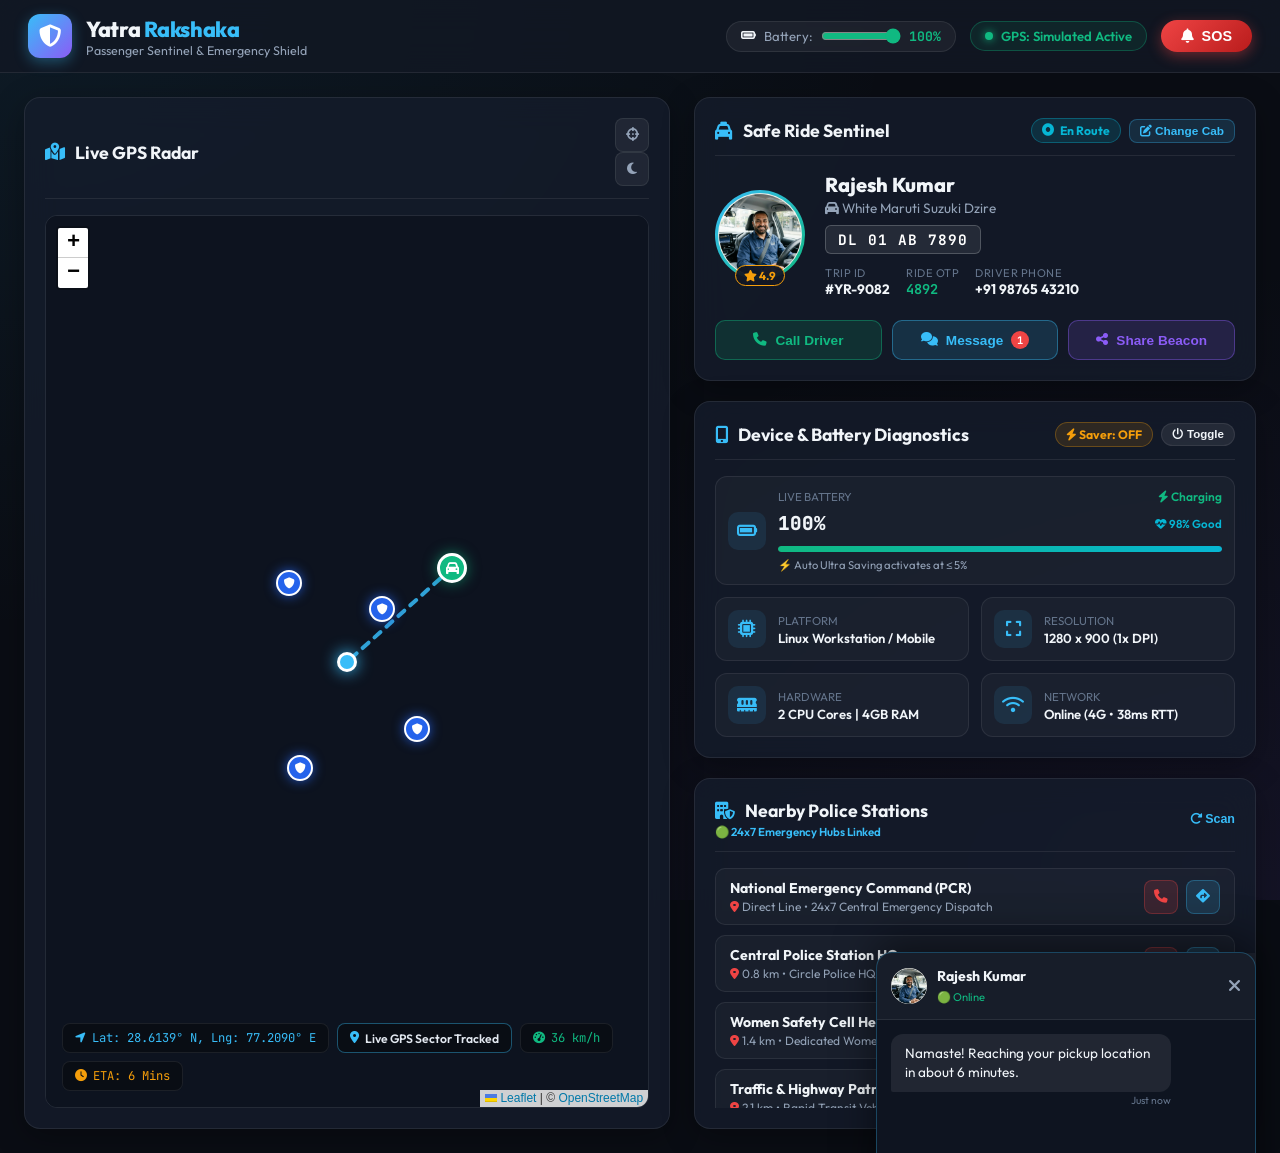
==== android/app/src/main/assets/www/index.html @ db0b39ae "feat: add Android PWA installation, native Android project wrapper, and GitHub Actions APK build wor" ====
<!DOCTYPE html>
<html lang="en">
<head>
    <meta charset="UTF-8">
    <meta name="viewport" content="width=device-width, initial-scale=1.0">
    <title>Yatra Rakshaka | Real-Time Cab Sentinel & Emergency SOS</title>
    
    <link rel="icon" href="data:image/svg+xml,<svg xmlns=%22http://www.w3.org/2000/svg%22 viewBox=%220 0 100 100%22><text y=%22.9em%22 font-size=%2290%22>🛡️</text></svg>">
    <link rel="preconnect" href="https://fonts.googleapis.com">
    <link rel="preconnect" href="https://fonts.gstatic.com" crossorigin>
    <link href="https://fonts.googleapis.com/css2?family=Outfit:wght@400;600;700;800&family=JetBrains+Mono:wght@500;700&display=swap" rel="stylesheet">
    <link rel="manifest" href="manifest.json">
    <meta name="theme-color" content="#0a0d14">
    <meta name="mobile-web-app-capable" content="yes">
    <meta name="apple-mobile-web-app-status-bar-style" content="black-translucent">
    <meta name="apple-mobile-web-app-title" content="Yatra Rakshaka">
    <link rel="apple-touch-icon" href="assets/icon-192.png">
    <link rel="stylesheet" href="https://cdnjs.cloudflare.com/ajax/libs/font-awesome/6.4.0/css/all.min.css">
    <link rel="stylesheet" href="assets/leaflet.css" onerror="this.onerror=null;this.href='leaflet.css';" />
    <link rel="stylesheet" href="style.css">
</head>
<body>

    <!-- Ultra Battery Saver Warning Bar -->
    <div id="ultra-saver-bar" class="ultra-saver-bar hidden">
        <i class="fa-solid fa-triangle-exclamation"></i>
        <span>CRITICAL BATTERY (&le; 5%): ULTRA POWER SAVER ACTIVE</span>
        <button id="disable-saver-btn" onclick="toggleUltraSaver(false)">Disable</button>
    </div>

    <!-- Main Navigation Header -->
    <header class="app-header">
        <div class="header-brand">
            <div class="logo-icon"><i class="fa-solid fa-shield-halved"></i></div>
            <div class="brand-text">
                <h1>Yatra <span>Rakshaka</span></h1>
                <p>Passenger Sentinel & Emergency Shield</p>
            </div>
        </div>

        <div class="header-controls">
            <!-- Battery Simulator -->
            <div class="battery-simulator-pill" title="Drag slider to test Auto 5% Saver">
                <i class="fa-solid fa-battery-half" id="header-battery-icon"></i>
                <span class="bat-label">Battery:</span>
                <input type="range" id="battery-slider" min="1" max="100" value="85">
                <span id="battery-sim-val" class="bat-val">85%</span>
            </div>

            <!-- GPS Status -->
            <div class="status-pill location-pill" id="gps-status-pill">
                <span class="pulse-dot"></span>
                <span id="gps-status-text">GPS: Live</span>
            </div>

            <!-- PWA Install Button -->
            <button class="install-pwa-btn hidden" id="pwa-install-btn" onclick="triggerPwaInstall()">
                <i class="fa-solid fa-download"></i> Install App
            </button>

            <!-- SOS Button -->
            <button class="sos-header-btn" onclick="openSosModal()">
                <i class="fa-solid fa-bell"></i> SOS
            </button>
        </div>
    </header>

    <!-- Main Container Grid -->
    <main class="main-container">
        
        <!-- Left Column: Map & Live Tracking -->
        <section class="card map-section">
            <div class="card-header">
                <h2><i class="fa-solid fa-map-location-dot"></i> Live GPS Radar</h2>
                <div class="card-actions">
                    <button class="icon-btn" onclick="recenterMap()" title="Center Map"><i class="fa-solid fa-crosshairs"></i></button>
                    <button class="icon-btn" onclick="toggleMapTheme()" id="map-theme-btn" title="Toggle Theme"><i class="fa-solid fa-moon"></i></button>
                </div>
            </div>
            
            <div class="map-wrapper dark-map" id="map-container-box">
                <div id="leaflet-map"></div>
                
                <div class="map-live-overlay">
                    <div class="geo-badge">
                        <i class="fa-solid fa-location-arrow"></i>
                        <span id="live-coords">Lat: 28.6139°, Lng: 77.2090°</span>
                    </div>
                    <div class="address-badge" id="live-address-badge">
                        <i class="fa-solid fa-location-dot"></i>
                        <span id="live-address-text">Connaught Place, New Delhi</span>
                    </div>
                    <div class="speed-badge">
                        <i class="fa-solid fa-gauge-high"></i>
                        <span id="live-speed">36 km/h</span>
                    </div>
                    <div class="eta-badge">
                        <i class="fa-solid fa-clock"></i>
                        <span id="live-eta">ETA: 6 Mins</span>
                    </div>
                </div>
            </div>
        </section>

        <!-- Right Column Grid -->
        <div class="right-column-grid">

            <!-- Cab Driver Sentinel Card -->
            <section class="card driver-card">
                <div class="card-header">
                    <h2><i class="fa-solid fa-taxi"></i> Safe Ride Sentinel</h2>
                    <div class="driver-card-header-actions">
                        <span class="badge ride-status-badge" id="ride-status-badge"><i class="fa-solid fa-circle-dot"></i> En Route</span>
                        <button class="sm-edit-btn" onclick="openCabModal()" title="Enter your actual cab details">
                            <i class="fa-solid fa-pen-to-square"></i> Change Cab
                        </button>
                    </div>
                </div>

                <div class="driver-profile-body">
                    <div class="driver-avatar-box">
                        <img src="assets/driver.png" onerror="this.onerror=null;this.src='driver.png';" alt="Driver Avatar" id="driver-img">
                        <div class="driver-rating">
                            <i class="fa-solid fa-star"></i> 4.9
                        </div>
                    </div>

                    <div class="driver-details">
                        <h3 id="driver-name">Rajesh Kumar</h3>
                        <p class="cab-model" id="cab-model"><i class="fa-solid fa-car"></i> White Maruti Suzuki Dzire</p>
                        <div class="plate-number" id="car-plate">DL 01 AB 7890</div>
                        
                        <div class="trip-meta-row">
                            <div class="meta-item">
                                <span class="meta-label">Trip ID</span>
                                <span class="meta-val" id="trip-id-val">#YR-9082</span>
                            </div>
                            <div class="meta-item">
                                <span class="meta-label">Ride OTP</span>
                                <span class="meta-val highlight-otp" id="ride-otp-val">4892</span>
                            </div>
                            <div class="meta-item">
                                <span class="meta-label">Driver Phone</span>
                                <span class="meta-val" id="driver-phone-val">+91 98765 43210</span>
                            </div>
                        </div>
                    </div>
                </div>

                <!-- Driver Actions -->
                <div class="driver-actions">
                    <button class="action-btn call-btn" onclick="openCallModal(activeCab.name, activeCab.phone, 'Cab Driver')">
                        <i class="fa-solid fa-phone"></i> Call Driver
                    </button>
                    <button class="action-btn chat-btn" onclick="openChatDrawer()">
                        <i class="fa-solid fa-comments"></i> Message
                        <span class="chat-badge-count" id="chat-unread-badge">1</span>
                    </button>
                    <button class="action-btn share-btn" onclick="openShareModal()">
                        <i class="fa-solid fa-share-nodes"></i> Share Beacon
                    </button>
                </div>
            </section>

            <!-- Phone Details & Auto 5% Battery Saver Section -->
            <section class="card phone-card">
                <div class="card-header">
                    <h2><i class="fa-solid fa-mobile-screen-button"></i> Device & Battery Diagnostics</h2>
                    <div class="header-badge-wrap">
                        <span class="badge saver-badge" id="battery-saver-badge">
                            <i class="fa-solid fa-bolt"></i> <span id="saver-status-text">Saver: OFF</span>
                        </span>
                        <button class="toggle-saver-btn" onclick="manualToggleSaver()">
                            <i class="fa-solid fa-power-off"></i> Toggle
                        </button>
                    </div>
                </div>

                <div class="phone-stats-grid">
                    <!-- Live Battery Meter -->
                    <div class="stat-box battery-stat-box">
                        <div class="stat-icon-wrap">
                            <i class="fa-solid fa-battery-three-quarters" id="phone-bat-icon"></i>
                        </div>
                        <div class="stat-info">
                            <div class="stat-val-row">
                                <span class="stat-title">Live Battery</span>
                                <span class="charging-text" id="phone-charging-status"><i class="fa-solid fa-plug"></i> Discharging</span>
                            </div>
                            <div class="stat-val-row" style="margin: 4px 0;">
                                <span class="stat-value" id="phone-bat-percent">85%</span>
                                <span class="battery-health-tag"><i class="fa-solid fa-heart-pulse"></i> 98% Good</span>
                            </div>
                            <div class="battery-bar-container">
                                <div class="battery-bar-fill" id="battery-bar-fill" style="width: 85%;"></div>
                            </div>
                            <small class="battery-subtext">⚡ Auto Ultra Saving activates at &le; 5%</small>
                        </div>
                    </div>

                    <!-- OS & Platform -->
                    <div class="stat-box">
                        <div class="stat-icon-wrap"><i class="fa-solid fa-microchip"></i></div>
                        <div class="stat-info">
                            <span class="stat-title">Platform</span>
                            <span class="stat-value-sm" id="phone-os-info">Detecting...</span>
                        </div>
                    </div>

                    <!-- Screen Resolution -->
                    <div class="stat-box">
                        <div class="stat-icon-wrap"><i class="fa-solid fa-expand"></i></div>
                        <div class="stat-info">
                            <span class="stat-title">Resolution</span>
                            <span class="stat-value-sm" id="phone-res-info">Detecting...</span>
                        </div>
                    </div>

                    <!-- Hardware -->
                    <div class="stat-box">
                        <div class="stat-icon-wrap"><i class="fa-solid fa-memory"></i></div>
                        <div class="stat-info">
                            <span class="stat-title">Hardware</span>
                            <span class="stat-value-sm" id="phone-hw-info">8 Cores | 8GB RAM</span>
                        </div>
                    </div>

                    <!-- Network -->
                    <div class="stat-box">
                        <div class="stat-icon-wrap"><i class="fa-solid fa-wifi"></i></div>
                        <div class="stat-info">
                            <span class="stat-title">Network</span>
                            <span class="stat-value-sm" id="phone-network-info">Online (4G LTE)</span>
                        </div>
                    </div>
                </div>
            </section>

            <!-- Police Station Contacts -->
            <section class="card police-card">
                <div class="card-header">
                    <div>
                        <h2><i class="fa-solid fa-building-shield"></i> Nearby Police Stations</h2>
                        <span id="police-scan-status" class="scan-status-text">🟢 24x7 Emergency Hubs Linked</span>
                    </div>
                    <button class="sm-text-btn" onclick="refreshPoliceStations()"><i class="fa-solid fa-rotate-right"></i> Scan</button>
                </div>

                <div class="police-list" id="police-station-list">
                    <!-- Populated immediately via JS -->
                </div>
            </section>

        </div>
    </main>

    <!-- CUSTOM CAB MODAL -->
    <div id="cab-modal" class="modal-overlay hidden">
        <div class="modal-card">
            <div class="modal-header-row">
                <h3><i class="fa-solid fa-taxi"></i> Safe Ride Details</h3>
                <button class="modal-close-btn" onclick="closeCabModal()"><i class="fa-solid fa-xmark"></i></button>
            </div>
            <p class="modal-subtext">Enter active cab or auto details for real-time safety monitoring.</p>

            <form id="cab-form" onsubmit="handleCabSubmit(event)">
                <div class="form-group">
                    <label>Vehicle Plate Number *</label>
                    <input type="text" id="input-plate" placeholder="e.g. DL 01 AB 7890" required>
                </div>

                <div class="form-row">
                    <div class="form-group">
                        <label>Driver Name *</label>
                        <input type="text" id="input-driver-name" placeholder="e.g. Rajesh Kumar" required>
                    </div>
                    <div class="form-group">
                        <label>Driver Phone</label>
                        <input type="tel" id="input-driver-phone" placeholder="e.g. +91 98765 43210">
                    </div>
                </div>

                <div class="form-row">
                    <div class="form-group">
                        <label>Vehicle Type</label>
                        <select id="input-cab-type">
                            <option value="White Maruti Suzuki Dzire">White Maruti Suzuki Dzire</option>
                            <option value="Auto-Rickshaw (Yellow-Green)">Auto-Rickshaw</option>
                            <option value="Hatchback (Swift / WagonR)">Hatchback (Swift / WagonR)</option>
                            <option value="Prime SUV (Innova / Ertiga)">Prime SUV (Innova)</option>
                            <option value="Bike Taxi">Bike Taxi</option>
                        </select>
                    </div>
                    <div class="form-group">
                        <label>Ride Status</label>
                        <select id="input-ride-status">
                            <option value="enroute">Ride In Progress</option>
                            <option value="waiting">Waiting for Driver</option>
                            <option value="completed">Completed Safely</option>
                        </select>
                    </div>
                </div>

                <div class="modal-actions-row">
                    <button type="button" class="cancel-btn" onclick="closeCabModal()">Cancel</button>
                    <button type="submit" class="save-cab-btn"><i class="fa-solid fa-check"></i> Save & Monitor</button>
                </div>
            </form>
        </div>
    </div>

    <!-- SHARE SAFETY BEACON MODAL -->
    <div id="share-modal" class="modal-overlay hidden">
        <div class="modal-card">
            <div class="modal-header-row">
                <h3><i class="fa-solid fa-share-nodes"></i> Broadcast Safety Beacon</h3>
                <button class="modal-close-btn" onclick="closeShareModal()"><i class="fa-solid fa-xmark"></i></button>
            </div>
            <p class="modal-subtext">Transmit live location, driver details & map link to trusted family or police.</p>

            <div class="beacon-preview-box" id="beacon-preview-box"></div>

            <div class="share-channel-buttons">
                <button class="share-channel-btn whatsapp-btn" onclick="shareOnWhatsApp()">
                    <i class="fa-brands fa-whatsapp"></i> Send via WhatsApp
                </button>
                <button class="share-channel-btn sms-btn" onclick="shareViaSms()">
                    <i class="fa-solid fa-message"></i> Send via SMS
                </button>
                <button class="share-channel-btn copy-btn" onclick="copyShareBeacon()">
                    <i class="fa-solid fa-copy"></i> Copy Text
                </button>
            </div>
        </div>
    </div>

    <!-- IN-APP MESSAGING CHAT DRAWER -->
    <div id="chat-drawer" class="chat-drawer">
        <div class="chat-header">
            <div class="chat-driver-info">
                <img src="assets/driver.png" onerror="this.onerror=null;this.src='driver.png';" alt="Driver" class="chat-avatar">
                <div>
                    <h4 id="chat-driver-name">Rajesh Kumar</h4>
                    <span class="online-status" id="chat-driver-status">🟢 Online</span>
                </div>
            </div>
            <button class="close-chat-btn" onclick="closeChatDrawer()"><i class="fa-solid fa-xmark"></i></button>
        </div>

        <div class="chat-messages-container" id="chat-messages">
            <div class="message incoming">
                <div class="message-bubble">Namaste! Reaching your pickup location in about 6 minutes.</div>
                <span class="message-time">Just now</span>
            </div>
        </div>

        <div class="typing-indicator hidden" id="typing-indicator">
            <span></span> Driver is typing...
        </div>

        <div class="quick-templates">
            <button class="template-btn" onclick="sendQuickMessage('Where are you right now?')">📍 Where are you?</button>
            <button class="template-btn" onclick="sendQuickMessage('I am waiting at the main gate.')">🚪 At the gate</button>
            <button class="template-btn danger-template" onclick="sendQuickMessage('⚠️ Please stop the cab immediately!')">⚠️ Stop Cab</button>
            <button class="template-btn danger-template" onclick="sendQuickMessage('🆘 I am feeling unsafe!')">🆘 Unsafe</button>
        </div>

        <div class="chat-input-bar">
            <input type="text" id="chat-input" placeholder="Type message to driver..." onkeypress="handleChatKeyPress(event)">
            <button class="send-message-btn" onclick="sendMessage()"><i class="fa-solid fa-paper-plane"></i></button>
        </div>
    </div>

    <!-- UNIFIED CALL SIMULATOR MODAL (Handles Cab Driver & Police Contacts) -->
    <div id="call-modal" class="modal-overlay hidden">
        <div class="modal-card call-card">
            <div class="call-avatar-wrap">
                <img src="assets/driver.png" onerror="this.onerror=null;this.src='driver.png';" alt="Contact Avatar" id="call-avatar-img">
                <div class="call-pulse-ring"></div>
            </div>
            <h3 id="call-status-title">Calling...</h3>
            <p class="call-number" id="call-dialog-number">+91 98765 43210</p>
            <p class="call-timer" id="call-timer-text">Ringing...</p>

            <div class="call-controls">
                <button class="call-control-btn mute-btn" id="call-mute-btn" onclick="toggleCallMute()"><i class="fa-solid fa-microphone-slash"></i></button>
                <button class="call-control-btn end-call-btn" onclick="closeCallModal()"><i class="fa-solid fa-phone-slash"></i></button>
                <button class="call-control-btn speaker-btn" id="call-speaker-btn" onclick="toggleCallSpeaker()"><i class="fa-solid fa-volume-high"></i></button>
            </div>
        </div>
    </div>

    <!-- EMERGENCY SOS TRIGGER MODAL -->
    <div id="sos-modal" class="modal-overlay hidden">
        <div class="modal-card sos-card">
            <div class="sos-siren-icon"><i class="fa-solid fa-triangle-exclamation"></i></div>
            <h2>EMERGENCY SOS ALERT</h2>
            <p>Distress beacon will broadcast your live location to Nearest Police Stations in:</p>
            
            <div class="sos-countdown-circle">
                <span id="sos-countdown-num">5</span>
            </div>

            <div class="sos-modal-actions">
                <button class="cancel-sos-btn" onclick="cancelSosModal()">CANCEL SOS</button>
                <button class="instant-sos-btn" onclick="triggerInstantSos()">DISPATCH NOW</button>
            </div>
        </div>
    </div>

    <!-- TOAST NOTIFICATION CONTAINER -->
    <div id="toast-container" class="toast-container"></div>

    <!-- Local Leaflet + Core App -->
    <script src="assets/leaflet.js" onerror="this.onerror=null;var s=document.createElement('script');s.src='leaflet.js';document.head.appendChild(s);"></script>
    <script src="app.js"></script>
</body>
</html>
---- android/app/src/main/assets/www/style.css ----
/* ==========================================================================
   Yatra Rakshaka - Core Design System & Styling
   ========================================================================== */

:root {
    /* Color Palette */
    --bg-primary: #0a0d14;
    --bg-secondary: #121824;
    --bg-card: rgba(21, 29, 44, 0.78);
    --bg-card-hover: rgba(28, 38, 57, 0.88);
    --border-color: rgba(255, 255, 255, 0.08);
    --border-glow: rgba(56, 189, 248, 0.3);

    --text-main: #f1f5f9;
    --text-muted: #94a3b8;
    --text-dim: #64748b;

    --accent-primary: #38bdf8;
    --accent-cyan: #06b6d4;
    --accent-emerald: #10b981;
    --accent-warning: #f59e0b;
    --accent-danger: #ef4444;
    --accent-purple: #8b5cf6;
    --accent-whatsapp: #25D366;

    --font-main: 'Outfit', -apple-system, BlinkMacSystemFont, sans-serif;
    --font-mono: 'JetBrains Mono', monospace;

    --glass-blur: blur(16px);
    --card-radius: 16px;
    --transition-fast: all 0.2s cubic-bezier(0.4, 0, 0.2, 1);
    --transition-smooth: all 0.3s cubic-bezier(0.4, 0, 0.2, 1);
}

/* Reset & Base Styles */
* {
    margin: 0;
    padding: 0;
    box-sizing: border-box;
}

body {
    font-family: var(--font-main);
    background-color: var(--bg-primary);
    background-image: 
        radial-gradient(at 0% 0%, rgba(56, 189, 248, 0.08) 0px, transparent 50%),
        radial-gradient(at 100% 100%, rgba(139, 92, 246, 0.08) 0px, transparent 50%);
    background-attachment: fixed;
    color: var(--text-main);
    min-height: 100vh;
    display: flex;
    flex-direction: column;
    overflow-x: hidden;
}

/* Scrollbar */
::-webkit-scrollbar {
    width: 6px;
}
::-webkit-scrollbar-track {
    background: var(--bg-primary);
}
::-webkit-scrollbar-thumb {
    background: var(--bg-secondary);
    border-radius: 4px;
}
::-webkit-scrollbar-thumb:hover {
    background: var(--accent-primary);
}

/* ==========================================================================
   Ultra Power Saver Mode Theme Overrides (&le; 5% Battery)
   ========================================================================== */
body.ultra-saver {
    background-color: #000000 !important;
    background-image: none !important;
    color: #ffffff !important;
}

body.ultra-saver * {
    box-shadow: none !important;
    text-shadow: none !important;
    backdrop-filter: none !important;
    animation: none !important;
    transition: none !important;
}

body.ultra-saver .card {
    background: #050505 !important;
    border: 1px solid #333333 !important;
}

body.ultra-saver .app-header {
    background: #000000 !important;
    border-bottom: 2px solid #f59e0b !important;
}

body.ultra-saver .sos-header-btn,
body.ultra-saver .instant-sos-btn {
    background: #ff0000 !important;
    color: #ffffff !important;
    border: 2px solid #ffffff !important;
}

body.ultra-saver .battery-bar-fill {
    background: #ff0000 !important;
}

body.ultra-saver .verified-badge,
body.ultra-saver .ride-status-badge,
body.ultra-saver .status-pill {
    background: #111111 !important;
    border: 1px solid #555555 !important;
    color: #f59e0b !important;
}

/* Ultra Saver Bar */
.ultra-saver-bar {
    background: #ef4444;
    color: #ffffff;
    padding: 10px 20px;
    font-size: 0.9rem;
    font-weight: 700;
    display: flex;
    align-items: center;
    justify-content: center;
    gap: 15px;
    letter-spacing: 0.5px;
    box-shadow: 0 4px 12px rgba(239, 68, 68, 0.4);
    position: sticky;
    top: 0;
    z-index: 9999;
}

.ultra-saver-bar.hidden {
    display: none !important;
}

.ultra-saver-bar button {
    background: #ffffff;
    color: #ef4444;
    border: none;
    padding: 5px 14px;
    border-radius: 6px;
    font-weight: 800;
    cursor: pointer;
    font-size: 0.82rem;
}

/* ==========================================================================
   Header Architecture
   ========================================================================== */
.app-header {
    display: flex;
    align-items: center;
    justify-content: space-between;
    padding: 14px 28px;
    background: rgba(18, 24, 36, 0.85);
    backdrop-filter: var(--glass-blur);
    border-bottom: 1px solid var(--border-color);
    position: sticky;
    top: 0;
    z-index: 100;
}

.header-brand {
    display: flex;
    align-items: center;
    gap: 14px;
}

.logo-icon {
    width: 44px;
    height: 44px;
    border-radius: 12px;
    background: linear-gradient(135deg, var(--accent-primary), var(--accent-purple));
    display: flex;
    align-items: center;
    justify-content: center;
    font-size: 1.4rem;
    color: #ffffff;
    box-shadow: 0 4px 14px rgba(56, 189, 248, 0.35);
}

.brand-text h1 {
    font-size: 1.35rem;
    font-weight: 800;
    letter-spacing: -0.3px;
}

.brand-text h1 span {
    color: var(--accent-primary);
}

.brand-text p {
    font-size: 0.78rem;
    color: var(--text-muted);
}

.header-controls {
    display: flex;
    align-items: center;
    gap: 14px;
}

/* Battery Simulator Control Pill */
.battery-simulator-pill {
    display: flex;
    align-items: center;
    gap: 8px;
    background: rgba(255, 255, 255, 0.05);
    border: 1px solid var(--border-color);
    padding: 6px 14px;
    border-radius: 30px;
    font-size: 0.82rem;
}

.battery-simulator-pill input[type="range"] {
    width: 80px;
    accent-color: var(--accent-emerald);
    cursor: pointer;
}

.bat-label {
    color: var(--text-muted);
}

.bat-val {
    font-family: var(--font-mono);
    font-weight: 700;
    color: var(--accent-emerald);
}

/* Status Pills */
.status-pill {
    display: flex;
    align-items: center;
    gap: 8px;
    padding: 6px 14px;
    border-radius: 30px;
    font-size: 0.82rem;
    font-weight: 600;
    background: rgba(16, 185, 129, 0.1);
    border: 1px solid rgba(16, 185, 129, 0.3);
    color: var(--accent-emerald);
}

.pulse-dot {
    width: 8px;
    height: 8px;
    border-radius: 50%;
    background-color: var(--accent-emerald);
    box-shadow: 0 0 8px var(--accent-emerald);
    animation: pulse 1.8s infinite;
}

@keyframes pulse {
    0% { transform: scale(0.95); box-shadow: 0 0 0 0 rgba(16, 185, 129, 0.7); }
    70% { transform: scale(1); box-shadow: 0 0 0 8px rgba(16, 185, 129, 0); }
    100% { transform: scale(0.95); box-shadow: 0 0 0 0 rgba(16, 185, 129, 0); }
}

/* PWA Install Button */
.install-pwa-btn {
    background: rgba(56, 189, 248, 0.15);
    border: 1px solid var(--accent-primary);
    color: var(--accent-primary);
    padding: 8px 16px;
    border-radius: 30px;
    font-size: 0.85rem;
    font-weight: 700;
    display: flex;
    align-items: center;
    gap: 7px;
    cursor: pointer;
    transition: var(--transition-fast);
}

.install-pwa-btn:hover {
    background: var(--accent-primary);
    color: #0a0d14;
    box-shadow: 0 0 14px rgba(56, 189, 248, 0.4);
}

.install-pwa-btn.hidden {
    display: none !important;
}

/* Header SOS Button */
.sos-header-btn {
    background: linear-gradient(135deg, #ef4444, #b91c1c);
    color: #ffffff;
    border: none;
    padding: 8px 20px;
    border-radius: 30px;
    font-size: 0.9rem;
    font-weight: 800;
    display: flex;
    align-items: center;
    gap: 8px;
    cursor: pointer;
    box-shadow: 0 4px 14px rgba(239, 68, 68, 0.4);
    transition: var(--transition-fast);
}

.sos-header-btn:hover {
    transform: translateY(-2px);
    box-shadow: 0 6px 20px rgba(239, 68, 68, 0.6);
}

/* ==========================================================================
   Main Grid Layout
   ========================================================================== */
.main-container {
    padding: 24px;
    display: grid;
    grid-template-columns: 1.15fr 1fr;
    gap: 24px;
    max-width: 1600px;
    width: 100%;
    margin: 0 auto;
    flex: 1;
}

@media (max-width: 1080px) {
    .main-container {
        grid-template-columns: 1fr;
    }
}

/* Card Container Base */
.card {
    background: var(--bg-card);
    backdrop-filter: var(--glass-blur);
    border: 1px solid var(--border-color);
    border-radius: var(--card-radius);
    padding: 20px;
    display: flex;
    flex-direction: column;
    gap: 16px;
    box-shadow: 0 8px 32px rgba(0, 0, 0, 0.3);
    transition: var(--transition-smooth);
}

.card:hover {
    border-color: var(--border-glow);
}

.card-header {
    display: flex;
    align-items: center;
    justify-content: space-between;
    padding-bottom: 12px;
    border-bottom: 1px solid var(--border-color);
}

.card-header h2 {
    font-size: 1.1rem;
    font-weight: 700;
    display: flex;
    align-items: center;
    gap: 10px;
    color: var(--text-main);
}

.card-header h2 i {
    color: var(--accent-primary);
}

.header-badge-wrap {
    display: flex;
    align-items: center;
    gap: 8px;
}

.toggle-saver-btn {
    background: rgba(255, 255, 255, 0.08);
    border: 1px solid var(--border-color);
    color: var(--text-main);
    padding: 4px 10px;
    border-radius: 12px;
    font-size: 0.72rem;
    font-weight: 700;
    cursor: pointer;
    transition: var(--transition-fast);
}

.toggle-saver-btn:hover {
    background: var(--accent-warning);
    color: #000000;
}

.icon-btn {
    background: rgba(255, 255, 255, 0.06);
    border: 1px solid var(--border-color);
    color: var(--text-muted);
    width: 34px;
    height: 34px;
    border-radius: 8px;
    display: flex;
    align-items: center;
    justify-content: center;
    cursor: pointer;
    transition: var(--transition-fast);
}

.icon-btn:hover {
    background: rgba(255, 255, 255, 0.12);
    color: var(--text-main);
}

.badge {
    font-size: 0.76rem;
    font-weight: 700;
    padding: 4px 10px;
    border-radius: 20px;
}

.ride-status-badge {
    background: rgba(6, 182, 212, 0.15);
    color: var(--accent-cyan);
    border: 1px solid rgba(6, 182, 212, 0.35);
    display: flex;
    align-items: center;
    gap: 6px;
}

.ride-status-badge.waiting {
    background: rgba(245, 158, 11, 0.15);
    color: var(--accent-warning);
    border-color: rgba(245, 158, 11, 0.35);
}

.ride-status-badge.completed {
    background: rgba(16, 185, 129, 0.15);
    color: var(--accent-emerald);
    border-color: rgba(16, 185, 129, 0.35);
}

.saver-badge {
    background: rgba(245, 158, 11, 0.12);
    color: var(--accent-warning);
    border: 1px solid rgba(245, 158, 11, 0.3);
}

.driver-card-header-actions {
    display: flex;
    align-items: center;
    gap: 8px;
}

.sm-edit-btn {
    background: rgba(56, 189, 248, 0.12);
    border: 1px solid rgba(56, 189, 248, 0.3);
    color: var(--accent-primary);
    padding: 4px 10px;
    border-radius: 8px;
    font-size: 0.74rem;
    font-weight: 700;
    cursor: pointer;
    transition: var(--transition-fast);
}

.sm-edit-btn:hover {
    background: var(--accent-primary);
    color: #ffffff;
}

/* ==========================================================================
   Section 1: Map Section & Cyber Dark Mode Filter (100% Keyless)
   ========================================================================== */
.map-section {
    min-height: 580px;
    height: 100%;
}

.map-wrapper {
    position: relative;
    flex: 1;
    min-height: 480px;
    border-radius: 12px;
    overflow: hidden;
    border: 1px solid var(--border-color);
}

#leaflet-map {
    width: 100%;
    height: 100%;
    z-index: 1;
    background: #0d131f;
}

/* Dark Mode Tile Inversion: Creates cyber dark radar map without requiring third party API keys */
.map-wrapper.dark-map .leaflet-tile-pane {
    filter: brightness(0.65) invert(1) contrast(3) hue-rotate(200deg) saturate(0.25) brightness(0.85);
}

.map-live-overlay {
    position: absolute;
    bottom: 16px;
    left: 16px;
    right: 16px;
    display: flex;
    flex-wrap: wrap;
    gap: 8px;
    z-index: 10;
    pointer-events: none;
}

.geo-badge, .address-badge, .speed-badge, .eta-badge {
    background: rgba(10, 13, 20, 0.88);
    backdrop-filter: var(--glass-blur);
    border: 1px solid var(--border-color);
    padding: 6px 12px;
    border-radius: 8px;
    font-family: var(--font-mono);
    font-size: 0.76rem;
    color: var(--accent-primary);
    display: flex;
    align-items: center;
    gap: 6px;
    pointer-events: auto;
}

.address-badge {
    color: #e2e8f0;
    font-family: var(--font-main);
    font-weight: 600;
    border-color: rgba(56, 189, 248, 0.4);
}

.address-badge i { color: var(--accent-primary); }
.speed-badge { color: var(--accent-emerald); }
.eta-badge { color: var(--accent-warning); }

/* User, Cab, and Police Map Pins */
.user-map-pin, .cab-map-pin, .police-map-pin {
    display: flex;
    align-items: center;
    justify-content: center;
}

.police-pin-inner {
    background: #2563eb;
    color: #ffffff;
    width: 26px;
    height: 26px;
    border-radius: 50%;
    border: 2px solid #ffffff;
    box-shadow: 0 0 12px rgba(37, 99, 235, 0.8);
    display: flex;
    align-items: center;
    justify-content: center;
    font-size: 11px;
}

/* ==========================================================================
   Right Column Layout
   ========================================================================== */
.right-column-grid {
    display: flex;
    flex-direction: column;
    gap: 20px;
}

/* Driver Card */
.driver-profile-body {
    display: flex;
    gap: 20px;
    align-items: center;
}

.driver-avatar-box {
    position: relative;
    width: 90px;
    height: 90px;
    border-radius: 50%;
    padding: 3px;
    background: linear-gradient(135deg, var(--accent-primary), var(--accent-emerald));
    flex-shrink: 0;
}

.driver-avatar-box img {
    width: 100%;
    height: 100%;
    border-radius: 50%;
    object-fit: cover;
}

.driver-rating {
    position: absolute;
    bottom: -6px;
    left: 50%;
    transform: translateX(-50%);
    background: rgba(18, 24, 36, 0.95);
    border: 1px solid var(--accent-warning);
    color: var(--accent-warning);
    font-size: 0.72rem;
    font-weight: 700;
    padding: 2px 8px;
    border-radius: 12px;
    white-space: nowrap;
}

.driver-details h3 {
    font-size: 1.25rem;
    font-weight: 800;
    margin-bottom: 2px;
}

.cab-model {
    font-size: 0.85rem;
    color: var(--text-muted);
    margin-bottom: 8px;
}

.plate-number {
    display: inline-block;
    font-family: var(--font-mono);
    background: rgba(255, 255, 255, 0.08);
    border: 1px solid rgba(255, 255, 255, 0.2);
    padding: 4px 12px;
    border-radius: 6px;
    font-weight: 700;
    letter-spacing: 1px;
    font-size: 0.9rem;
    color: #ffffff;
    margin-bottom: 12px;
}

.trip-meta-row {
    display: flex;
    flex-wrap: wrap;
    gap: 16px;
}

.meta-item {
    display: flex;
    flex-direction: column;
}

.meta-label {
    font-size: 0.7rem;
    color: var(--text-dim);
    text-transform: uppercase;
    letter-spacing: 0.5px;
}

.meta-val {
    font-size: 0.85rem;
    font-weight: 700;
    color: var(--text-main);
}

.highlight-otp {
    color: var(--accent-emerald);
    font-family: var(--font-mono);
}

.driver-actions {
    display: grid;
    grid-template-columns: 1fr 1fr 1fr;
    gap: 10px;
    margin-top: 6px;
}

.action-btn {
    border: none;
    padding: 10px 14px;
    border-radius: 10px;
    font-weight: 700;
    font-size: 0.85rem;
    cursor: pointer;
    display: flex;
    align-items: center;
    justify-content: center;
    gap: 8px;
    position: relative;
    transition: var(--transition-fast);
}

.call-btn {
    background: rgba(16, 185, 129, 0.15);
    border: 1px solid rgba(16, 185, 129, 0.4);
    color: var(--accent-emerald);
}
.call-btn:hover { background: var(--accent-emerald); color: #ffffff; }

.chat-btn {
    background: rgba(56, 189, 248, 0.15);
    border: 1px solid rgba(56, 189, 248, 0.4);
    color: var(--accent-primary);
}
.chat-btn:hover { background: var(--accent-primary); color: #ffffff; }

.share-btn {
    background: rgba(139, 92, 246, 0.15);
    border: 1px solid rgba(139, 92, 246, 0.4);
    color: var(--accent-purple);
}
.share-btn:hover { background: var(--accent-purple); color: #ffffff; }

.chat-badge-count {
    background: var(--accent-danger);
    color: #ffffff;
    font-size: 0.65rem;
    padding: 2px 6px;
    border-radius: 10px;
    font-family: var(--font-mono);
}

/* Phone Details Card & Stats Grid */
.phone-stats-grid {
    display: grid;
    grid-template-columns: 1fr 1fr;
    gap: 12px;
}

.stat-box {
    background: rgba(255, 255, 255, 0.03);
    border: 1px solid var(--border-color);
    padding: 12px;
    border-radius: 12px;
    display: flex;
    gap: 12px;
    align-items: center;
}

.battery-stat-box {
    grid-column: span 2;
}

.stat-icon-wrap {
    width: 38px;
    height: 38px;
    border-radius: 10px;
    background: rgba(56, 189, 248, 0.1);
    color: var(--accent-primary);
    display: flex;
    align-items: center;
    justify-content: center;
    font-size: 1.1rem;
    flex-shrink: 0;
}

.stat-info {
    display: flex;
    flex-direction: column;
    gap: 2px;
    width: 100%;
}

.stat-title {
    font-size: 0.72rem;
    color: var(--text-dim);
    text-transform: uppercase;
}

.stat-value {
    font-size: 1.2rem;
    font-weight: 800;
    font-family: var(--font-mono);
}

.stat-value-sm {
    font-size: 0.82rem;
    font-weight: 600;
    color: var(--text-main);
}

.stat-val-row {
    display: flex;
    align-items: center;
    justify-content: space-between;
}

.charging-text {
    font-size: 0.75rem;
    color: var(--accent-emerald);
    font-weight: 600;
}

.battery-health-tag {
    font-size: 0.72rem;
    color: var(--accent-cyan);
    font-weight: 600;
}

.battery-bar-container {
    height: 6px;
    background: rgba(255, 255, 255, 0.1);
    border-radius: 4px;
    overflow: hidden;
    margin-top: 4px;
}

.battery-bar-fill {
    height: 100%;
    background: linear-gradient(90deg, var(--accent-emerald), var(--accent-cyan));
    border-radius: 4px;
    transition: width 0.3s ease;
}

.battery-subtext {
    font-size: 0.7rem;
    color: var(--text-muted);
    margin-top: 4px;
}

/* Police Station Section & Overpass Scanner */
.scan-status-text {
    font-size: 0.72rem;
    color: var(--accent-primary);
    font-weight: 600;
    display: block;
    margin-top: 2px;
}

.police-list {
    display: flex;
    flex-direction: column;
    gap: 10px;
    max-height: 240px;
    overflow-y: auto;
}

.loading-stations-notice {
    padding: 20px;
    text-align: center;
    color: var(--text-muted);
    font-size: 0.85rem;
    display: flex;
    flex-direction: column;
    align-items: center;
    gap: 10px;
}

.loading-stations-notice i {
    font-size: 1.5rem;
    color: var(--accent-primary);
}

.police-item {
    background: rgba(255, 255, 255, 0.03);
    border: 1px solid var(--border-color);
    padding: 10px 14px;
    border-radius: 10px;
    display: flex;
    align-items: center;
    justify-content: space-between;
    transition: var(--transition-fast);
}

.police-item:hover {
    background: rgba(255, 255, 255, 0.06);
    border-color: rgba(56, 189, 248, 0.3);
}

.police-info h4 {
    font-size: 0.88rem;
    font-weight: 700;
    margin-bottom: 2px;
}

.police-info p {
    font-size: 0.75rem;
    color: var(--text-muted);
}

.police-actions {
    display: flex;
    gap: 8px;
}

.police-btn {
    border: none;
    width: 34px;
    height: 34px;
    border-radius: 8px;
    display: flex;
    align-items: center;
    justify-content: center;
    cursor: pointer;
    font-size: 0.85rem;
    transition: var(--transition-fast);
}

.police-call {
    background: rgba(239, 68, 68, 0.15);
    color: var(--accent-danger);
    border: 1px solid rgba(239, 68, 68, 0.3);
}
.police-call:hover { background: var(--accent-danger); color: #ffffff; }

.police-nav {
    background: rgba(56, 189, 248, 0.15);
    color: var(--accent-primary);
    border: 1px solid rgba(56, 189, 248, 0.3);
}
.police-nav:hover { background: var(--accent-primary); color: #ffffff; }

.sm-text-btn {
    background: none;
    border: none;
    color: var(--accent-primary);
    font-size: 0.78rem;
    font-weight: 600;
    cursor: pointer;
}

/* ==========================================================================
   Modals (Cab Edit, Share Beacon, Call, SOS)
   ========================================================================== */
.modal-overlay {
    position: fixed;
    top: 0;
    left: 0;
    right: 0;
    bottom: 0;
    background: rgba(0, 0, 0, 0.82);
    backdrop-filter: blur(8px);
    z-index: 2000;
    display: flex;
    align-items: center;
    justify-content: center;
    padding: 20px;
}

.modal-overlay.hidden {
    display: none !important;
}

.cab-edit-card, .share-beacon-card, .call-card, .sos-card {
    background: #121824;
    border: 1px solid var(--border-glow);
    border-radius: 20px;
    padding: 28px;
    width: 440px;
    max-width: 100%;
    display: flex;
    flex-direction: column;
    box-shadow: 0 20px 50px rgba(0, 0, 0, 0.6);
}

.modal-header-row {
    display: flex;
    align-items: center;
    justify-content: space-between;
    margin-bottom: 6px;
}

.modal-header-row h3 {
    font-size: 1.2rem;
    font-weight: 800;
    display: flex;
    align-items: center;
    gap: 10px;
    color: var(--text-main);
}

.modal-header-row h3 i {
    color: var(--accent-primary);
}

.modal-close-btn {
    background: none;
    border: none;
    color: var(--text-muted);
    font-size: 1.2rem;
    cursor: pointer;
}

.modal-subtext {
    font-size: 0.8rem;
    color: var(--text-muted);
    margin-bottom: 20px;
    line-height: 1.4;
}

/* Form Styles */
.form-group {
    display: flex;
    flex-direction: column;
    gap: 6px;
    margin-bottom: 14px;
}

.form-group label {
    font-size: 0.75rem;
    text-transform: uppercase;
    letter-spacing: 0.5px;
    color: var(--text-dim);
    font-weight: 700;
}

.form-group input, .form-group select {
    background: rgba(255, 255, 255, 0.05);
    border: 1px solid var(--border-color);
    padding: 10px 14px;
    border-radius: 8px;
    color: var(--text-main);
    font-family: var(--font-main);
    font-size: 0.88rem;
    outline: none;
}

.form-group input:focus, .form-group select:focus {
    border-color: var(--accent-primary);
}

.form-group select option {
    background: #121824;
    color: #ffffff;
}

.form-row {
    display: grid;
    grid-template-columns: 1fr 1fr;
    gap: 12px;
}

.modal-actions-row {
    display: flex;
    gap: 12px;
    margin-top: 10px;
}

.cancel-btn, .save-cab-btn {
    flex: 1;
    padding: 12px;
    border-radius: 10px;
    border: none;
    font-weight: 700;
    font-size: 0.88rem;
    cursor: pointer;
    transition: var(--transition-fast);
}

.cancel-btn {
    background: rgba(255, 255, 255, 0.08);
    color: var(--text-main);
}

.save-cab-btn {
    background: linear-gradient(135deg, var(--accent-primary), var(--accent-cyan));
    color: #ffffff;
    display: flex;
    align-items: center;
    justify-content: center;
    gap: 8px;
}

/* Share Safety Beacon Card */
.beacon-preview-box {
    background: rgba(0, 0, 0, 0.35);
    border: 1px solid var(--border-color);
    padding: 12px;
    border-radius: 10px;
    font-family: var(--font-mono);
    font-size: 0.76rem;
    color: #cbd5e1;
    line-height: 1.5;
    margin-bottom: 20px;
    white-space: pre-wrap;
    max-height: 160px;
    overflow-y: auto;
}

.share-channel-buttons {
    display: flex;
    flex-direction: column;
    gap: 10px;
}

.share-channel-btn {
    border: none;
    padding: 12px 16px;
    border-radius: 10px;
    font-weight: 800;
    font-size: 0.88rem;
    cursor: pointer;
    display: flex;
    align-items: center;
    justify-content: center;
    gap: 10px;
    transition: var(--transition-fast);
}

.whatsapp-btn {
    background: #25D366;
    color: #ffffff;
}
.whatsapp-btn:hover { background: #20b859; }

.sms-btn {
    background: #0284c7;
    color: #ffffff;
}
.sms-btn:hover { background: #0369a1; }

.copy-btn {
    background: rgba(255, 255, 255, 0.08);
    color: var(--text-main);
    border: 1px solid var(--border-color);
}
.copy-btn:hover { background: rgba(255, 255, 255, 0.15); }

/* Chat Drawer */
.chat-drawer {
    position: fixed;
    bottom: 0;
    right: 24px;
    width: 380px;
    height: 520px;
    background: #0e1420;
    border: 1px solid var(--border-glow);
    border-bottom: none;
    border-radius: 16px 16px 0 0;
    z-index: 1000;
    display: flex;
    flex-direction: column;
    transform: translateY(110%);
    transition: transform 0.3s cubic-bezier(0.4, 0, 0.2, 1);
    box-shadow: 0 -10px 40px rgba(0, 0, 0, 0.5);
}

.chat-drawer.open {
    transform: translateY(0);
}

.chat-header {
    padding: 14px;
    background: rgba(255, 255, 255, 0.04);
    border-bottom: 1px solid var(--border-color);
    display: flex;
    align-items: center;
    justify-content: space-between;
}

.chat-driver-info {
    display: flex;
    align-items: center;
    gap: 10px;
}

.chat-avatar {
    width: 36px;
    height: 36px;
    border-radius: 50%;
    object-fit: cover;
}

.chat-driver-info h4 {
    font-size: 0.88rem;
    font-weight: 700;
}

.online-status {
    font-size: 0.7rem;
    color: var(--accent-emerald);
}

.close-chat-btn {
    background: none;
    border: none;
    color: var(--text-muted);
    font-size: 1.1rem;
    cursor: pointer;
}

.chat-messages-container {
    flex: 1;
    padding: 14px;
    overflow-y: auto;
    display: flex;
    flex-direction: column;
    gap: 10px;
}

.message {
    display: flex;
    flex-direction: column;
    max-width: 80%;
}

.message.incoming { align-self: flex-start; }
.message.outgoing { align-self: flex-end; }

.message-bubble {
    padding: 10px 14px;
    border-radius: 12px;
    font-size: 0.85rem;
    line-height: 1.4;
}

.incoming .message-bubble {
    background: rgba(255, 255, 255, 0.08);
    color: var(--text-main);
    border-bottom-left-radius: 2px;
}

.outgoing .message-bubble {
    background: var(--accent-primary);
    color: #ffffff;
    border-bottom-right-radius: 2px;
}

.message-time {
    font-size: 0.65rem;
    color: var(--text-dim);
    margin-top: 2px;
    align-self: flex-end;
}

.typing-indicator {
    padding: 4px 14px;
    font-size: 0.75rem;
    color: var(--text-muted);
    font-style: italic;
    display: flex;
    align-items: center;
    gap: 6px;
}

.typing-indicator.hidden { display: none; }

.quick-templates {
    padding: 8px 12px;
    display: flex;
    gap: 6px;
    overflow-x: auto;
    border-top: 1px solid var(--border-color);
}

.template-btn {
    background: rgba(255, 255, 255, 0.05);
    border: 1px solid var(--border-color);
    color: var(--text-muted);
    font-size: 0.72rem;
    padding: 4px 10px;
    border-radius: 14px;
    white-space: nowrap;
    cursor: pointer;
    transition: var(--transition-fast);
}

.template-btn:hover {
    background: rgba(255, 255, 255, 0.12);
    color: var(--text-main);
}

.template-btn.danger-template {
    border-color: rgba(239, 68, 68, 0.3);
    color: #fca5a5;
}

.chat-input-bar {
    padding: 10px 12px;
    display: flex;
    gap: 8px;
    background: rgba(0, 0, 0, 0.2);
}

.chat-input-bar input {
    flex: 1;
    background: rgba(255, 255, 255, 0.06);
    border: 1px solid var(--border-color);
    padding: 8px 14px;
    border-radius: 20px;
    color: var(--text-main);
    font-family: var(--font-main);
    font-size: 0.85rem;
    outline: none;
}

.send-message-btn {
    background: var(--accent-primary);
    border: none;
    color: #ffffff;
    width: 36px;
    height: 36px;
    border-radius: 50%;
    cursor: pointer;
}

/* Call Modal */
.call-avatar-wrap {
    position: relative;
    width: 100px;
    height: 100px;
    margin: 0 auto 16px;
}

.call-avatar-wrap img {
    width: 100%;
    height: 100%;
    border-radius: 50%;
    object-fit: cover;
}

.call-pulse-ring {
    position: absolute;
    top: -10px;
    left: -10px;
    right: -10px;
    bottom: -10px;
    border: 2px solid var(--accent-emerald);
    border-radius: 50%;
    animation: ripple 1.5s linear infinite;
}

@keyframes ripple {
    0% { transform: scale(0.8); opacity: 1; }
    100% { transform: scale(1.3); opacity: 0; }
}

.call-number {
    color: var(--text-muted);
    font-family: var(--font-mono);
    font-size: 0.9rem;
    margin: 4px 0 10px 0;
    text-align: center;
}

.call-timer {
    font-family: var(--font-mono);
    font-size: 1.2rem;
    color: var(--accent-emerald);
    margin-bottom: 24px;
    text-align: center;
}

.call-controls {
    display: flex;
    justify-content: center;
    gap: 20px;
}

.call-control-btn {
    width: 52px;
    height: 52px;
    border-radius: 50%;
    border: none;
    font-size: 1.2rem;
    cursor: pointer;
    display: flex;
    align-items: center;
    justify-content: center;
    transition: var(--transition-fast);
}

.mute-btn, .speaker-btn {
    background: rgba(255, 255, 255, 0.1);
    color: var(--text-main);
}

.end-call-btn {
    background: var(--accent-danger);
    color: #ffffff;
    box-shadow: 0 4px 14px rgba(239, 68, 68, 0.4);
}

/* Police Dispatch Card */
.police-call-card {
    border-color: rgba(239, 68, 68, 0.4);
}

.police-siren-badge {
    width: 80px;
    height: 80px;
    border-radius: 50%;
    background: rgba(239, 68, 68, 0.15);
    border: 2px solid var(--accent-danger);
    display: flex;
    align-items: center;
    justify-content: center;
    font-size: 2.2rem;
    color: var(--accent-danger);
    margin: 0 auto 16px;
    animation: pulse 1.2s infinite;
}

.dispatch-info-box {
    background: rgba(255, 255, 255, 0.04);
    border: 1px solid var(--border-color);
    padding: 12px;
    border-radius: 10px;
    width: 100%;
    font-size: 0.78rem;
    color: var(--text-muted);
    text-align: left;
    display: flex;
    flex-direction: column;
    gap: 6px;
    margin-bottom: 20px;
}

.dispatch-info-box i {
    color: var(--accent-emerald);
}

/* SOS Modal */
.sos-siren-icon {
    font-size: 3rem;
    color: var(--accent-danger);
    margin: 0 auto 12px;
    animation: flash 0.8s infinite alternate;
}

@keyframes flash {
    from { opacity: 0.4; }
    to { opacity: 1; }
}

.sos-card h2 {
    color: var(--accent-danger);
    font-weight: 800;
    margin-bottom: 8px;
    text-align: center;
}

.sos-card p {
    font-size: 0.85rem;
    color: var(--text-muted);
    margin-bottom: 20px;
    text-align: center;
}

.sos-countdown-circle {
    width: 90px;
    height: 90px;
    border-radius: 50%;
    border: 4px solid var(--accent-danger);
    display: flex;
    align-items: center;
    justify-content: center;
    font-size: 2.8rem;
    font-weight: 800;
    font-family: var(--font-mono);
    color: var(--accent-danger);
    margin: 0 auto 24px;
}

.sos-modal-actions {
    display: flex;
    gap: 12px;
    width: 100%;
}

.cancel-sos-btn, .instant-sos-btn {
    flex: 1;
    padding: 12px;
    border-radius: 10px;
    border: none;
    font-weight: 700;
    font-size: 0.85rem;
    cursor: pointer;
}

.cancel-sos-btn {
    background: rgba(255, 255, 255, 0.1);
    color: var(--text-main);
}

.instant-sos-btn {
    background: var(--accent-danger);
    color: #ffffff;
}

/* Toast Notifications */
.toast-container {
    position: fixed;
    bottom: 20px;
    left: 50%;
    transform: translateX(-50%);
    z-index: 9999;
    display: flex;
    flex-direction: column;
    gap: 10px;
    pointer-events: none;
}

.toast {
    background: rgba(18, 24, 36, 0.95);
    border: 1px solid var(--accent-primary);
    color: #ffffff;
    padding: 10px 20px;
    border-radius: 30px;
    font-size: 0.85rem;
    font-weight: 600;
    display: flex;
    align-items: center;
    gap: 10px;
    box-shadow: 0 10px 30px rgba(0, 0, 0, 0.5);
    animation: toastIn 0.3s ease, toastOut 0.3s ease 2.7s forwards;
}

@keyframes toastIn {
    from { opacity: 0; transform: translateY(20px); }
    to { opacity: 1; transform: translateY(0); }
}

@keyframes toastOut {
    from { opacity: 1; transform: translateY(0); }
    to { opacity: 0; transform: translateY(-10px); }
}
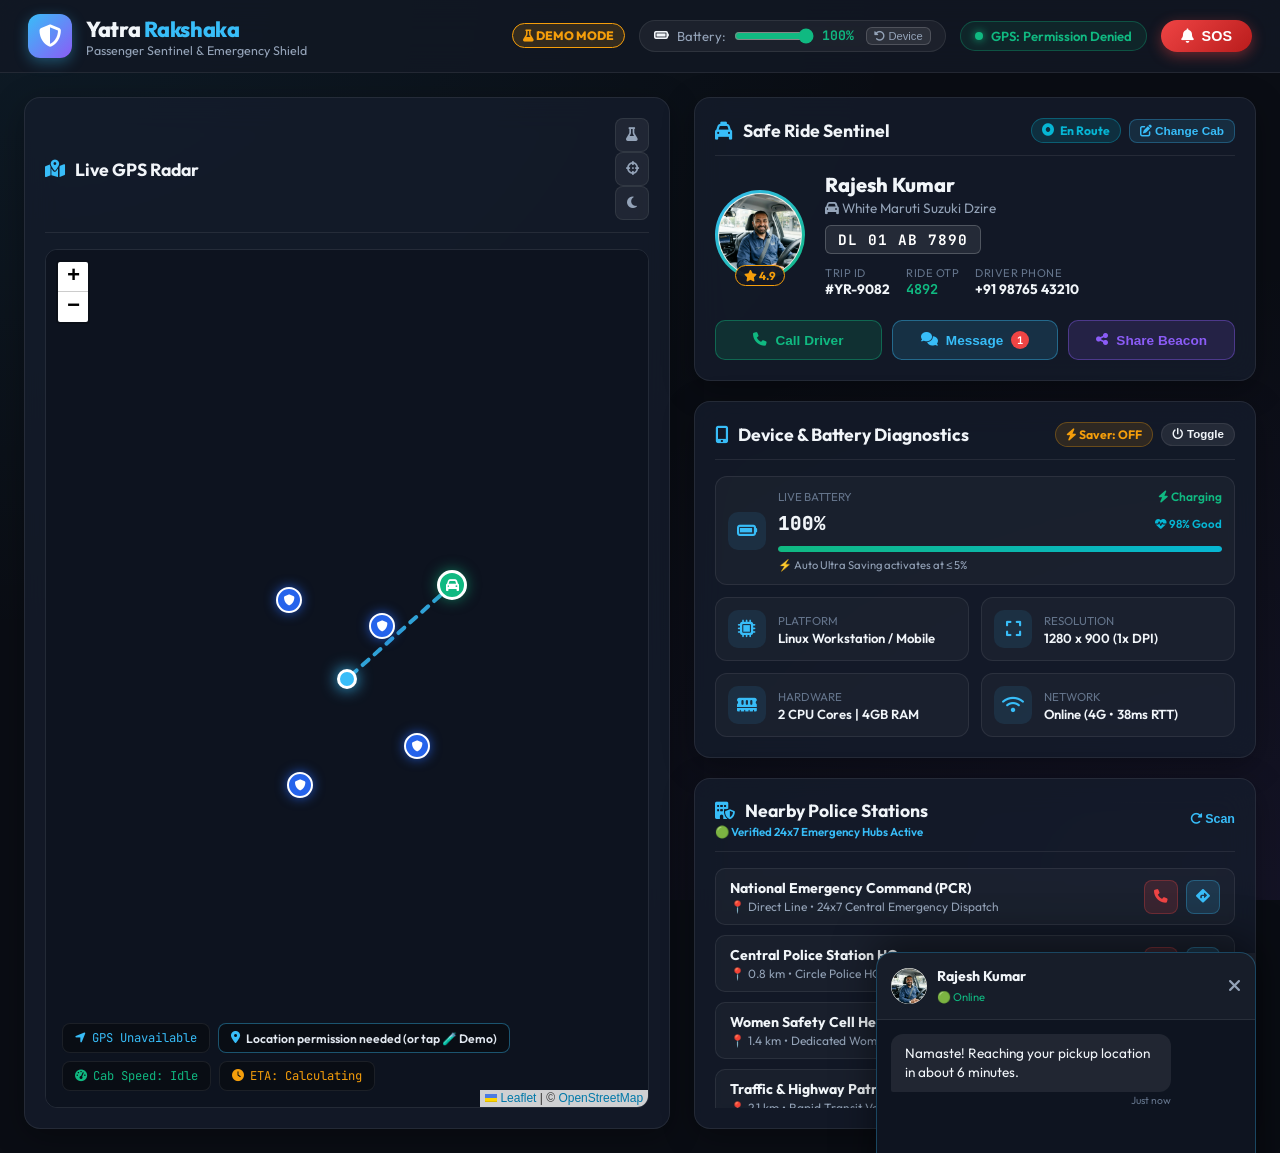
==== commit 342d4b45: "refactor: resolve all 19 audit defects with truthful SOS hub, honest GPS states, XSS-safe DOM, multi" ====
--- a/android/app/src/main/assets/www/index.html
+++ b/android/app/src/main/assets/www/index.html
@@ -39,18 +39,26 @@
         </div>
 
         <div class="header-controls">
-            <!-- Battery Simulator -->
+            <!-- Demo Mode Indicator -->
+            <div id="demo-mode-badge" class="badge demo-badge hidden" title="Simulated environment active">
+                <i class="fa-solid fa-flask"></i> DEMO MODE
+            </div>
+
+            <!-- Battery Simulator & Reset -->
             <div class="battery-simulator-pill" title="Drag slider to test Auto 5% Saver">
                 <i class="fa-solid fa-battery-half" id="header-battery-icon"></i>
                 <span class="bat-label">Battery:</span>
-                <input type="range" id="battery-slider" min="1" max="100" value="85">
+                <input type="range" id="battery-slider" min="1" max="100" value="85" aria-label="Battery simulator slider">
                 <span id="battery-sim-val" class="bat-val">85%</span>
+                <button class="reset-bat-btn" id="reset-bat-btn" onclick="useRealBattery()" title="Restore real device battery monitoring">
+                    <i class="fa-solid fa-rotate-left"></i> Device
+                </button>
             </div>
 
             <!-- GPS Status -->
-            <div class="status-pill location-pill" id="gps-status-pill">
-                <span class="pulse-dot"></span>
-                <span id="gps-status-text">GPS: Live</span>
+            <div class="status-pill location-pill" id="gps-status-pill" aria-live="polite">
+                <span class="pulse-dot" id="gps-pulse-dot"></span>
+                <span id="gps-status-text">GPS: Acquiring...</span>
             </div>
 
             <!-- PWA Install Button -->
@@ -59,7 +67,7 @@
             </button>
 
             <!-- SOS Button -->
-            <button class="sos-header-btn" onclick="openSosModal()">
+            <button class="sos-header-btn" onclick="openSosModal()" aria-label="Trigger Emergency SOS">
                 <i class="fa-solid fa-bell"></i> SOS
             </button>
         </div>
@@ -73,6 +81,7 @@
             <div class="card-header">
                 <h2><i class="fa-solid fa-map-location-dot"></i> Live GPS Radar</h2>
                 <div class="card-actions">
+                    <button class="icon-btn demo-toggle-btn" id="demo-toggle-btn" onclick="toggleDemoMode()" title="Toggle Demo Simulation / Live GPS"><i class="fa-solid fa-flask"></i></button>
                     <button class="icon-btn" onclick="recenterMap()" title="Center Map"><i class="fa-solid fa-crosshairs"></i></button>
                     <button class="icon-btn" onclick="toggleMapTheme()" id="map-theme-btn" title="Toggle Theme"><i class="fa-solid fa-moon"></i></button>
                 </div>
@@ -84,19 +93,19 @@
                 <div class="map-live-overlay">
                     <div class="geo-badge">
                         <i class="fa-solid fa-location-arrow"></i>
-                        <span id="live-coords">Lat: 28.6139°, Lng: 77.2090°</span>
+                        <span id="live-coords" aria-live="polite">GPS: Initializing...</span>
                     </div>
                     <div class="address-badge" id="live-address-badge">
                         <i class="fa-solid fa-location-dot"></i>
-                        <span id="live-address-text">Connaught Place, New Delhi</span>
+                        <span id="live-address-text" aria-live="polite">Detecting location...</span>
                     </div>
                     <div class="speed-badge">
                         <i class="fa-solid fa-gauge-high"></i>
-                        <span id="live-speed">36 km/h</span>
+                        <span id="live-speed">Cab Speed: Idle</span>
                     </div>
                     <div class="eta-badge">
                         <i class="fa-solid fa-clock"></i>
-                        <span id="live-eta">ETA: 6 Mins</span>
+                        <span id="live-eta">ETA: Calculating</span>
                     </div>
                 </div>
             </div>
@@ -264,35 +273,41 @@
             <p class="modal-subtext">Enter active cab or auto details for real-time safety monitoring.</p>
 
             <form id="cab-form" onsubmit="handleCabSubmit(event)">
-                <div class="form-group">
-                    <label>Vehicle Plate Number *</label>
-                    <input type="text" id="input-plate" placeholder="e.g. DL 01 AB 7890" required>
-                </div>
-
                 <div class="form-row">
                     <div class="form-group">
-                        <label>Driver Name *</label>
-                        <input type="text" id="input-driver-name" placeholder="e.g. Rajesh Kumar" required>
-                    </div>
-                    <div class="form-group">
-                        <label>Driver Phone</label>
-                        <input type="tel" id="input-driver-phone" placeholder="e.g. +91 98765 43210">
-                    </div>
-                </div>
-
-                <div class="form-row">
-                    <div class="form-group">
-                        <label>Vehicle Type</label>
+                        <label for="input-plate">Vehicle Plate Number *</label>
+                        <input type="text" id="input-plate" placeholder="e.g. DL 01 AB 7890" maxlength="20" required>
+                    </div>
+                    <div class="form-group">
+                        <label for="input-cab-type">Vehicle Type</label>
                         <select id="input-cab-type">
-                            <option value="White Maruti Suzuki Dzire">White Maruti Suzuki Dzire</option>
-                            <option value="Auto-Rickshaw (Yellow-Green)">Auto-Rickshaw</option>
-                            <option value="Hatchback (Swift / WagonR)">Hatchback (Swift / WagonR)</option>
-                            <option value="Prime SUV (Innova / Ertiga)">Prime SUV (Innova)</option>
+                            <option value="Sedan">Sedan</option>
+                            <option value="Auto-Rickshaw">Auto-Rickshaw</option>
+                            <option value="Hatchback">Hatchback</option>
+                            <option value="SUV">SUV / Prime</option>
                             <option value="Bike Taxi">Bike Taxi</option>
                         </select>
                     </div>
-                    <div class="form-group">
-                        <label>Ride Status</label>
+                </div>
+
+                <div class="form-row">
+                    <div class="form-group">
+                        <label for="input-driver-name">Driver Name *</label>
+                        <input type="text" id="input-driver-name" placeholder="e.g. Rajesh Kumar" maxlength="50" required>
+                    </div>
+                    <div class="form-group">
+                        <label for="input-driver-phone">Driver Phone *</label>
+                        <input type="tel" id="input-driver-phone" placeholder="e.g. +91 98765 43210" pattern="^\+?[0-9 ()-]{8,20}$" inputmode="tel" autocomplete="tel" maxlength="20" required>
+                    </div>
+                </div>
+
+                <div class="form-row">
+                    <div class="form-group">
+                        <label for="input-cab-model">Vehicle Model / Description *</label>
+                        <input type="text" id="input-cab-model" placeholder="e.g. White Maruti Suzuki Dzire" maxlength="60" required>
+                    </div>
+                    <div class="form-group">
+                        <label for="input-ride-status">Ride Status</label>
                         <select id="input-ride-status">
                             <option value="enroute">Ride In Progress</option>
                             <option value="waiting">Waiting for Driver</option>
@@ -390,20 +405,63 @@
         </div>
     </div>
 
-    <!-- EMERGENCY SOS TRIGGER MODAL -->
-    <div id="sos-modal" class="modal-overlay hidden">
+    <!-- EMERGENCY SOS ACTION HUB MODAL -->
+    <div id="sos-modal" class="modal-overlay hidden" role="dialog" aria-modal="true" aria-labelledby="sos-modal-heading">
         <div class="modal-card sos-card">
-            <div class="sos-siren-icon"><i class="fa-solid fa-triangle-exclamation"></i></div>
-            <h2>EMERGENCY SOS ALERT</h2>
-            <p>Distress beacon will broadcast your live location to Nearest Police Stations in:</p>
-            
-            <div class="sos-countdown-circle">
-                <span id="sos-countdown-num">5</span>
-            </div>
-
-            <div class="sos-modal-actions">
-                <button class="cancel-sos-btn" onclick="cancelSosModal()">CANCEL SOS</button>
-                <button class="instant-sos-btn" onclick="triggerInstantSos()">DISPATCH NOW</button>
+            <!-- Stage 1: Countdown -->
+            <div id="sos-stage-countdown">
+                <div class="sos-siren-icon"><i class="fa-solid fa-triangle-exclamation"></i></div>
+                <h2 id="sos-modal-heading">EMERGENCY DISTRESS BEACON</h2>
+                <p>Preparing emergency action hub and live coordinates in:</p>
+                
+                <div class="sos-countdown-circle">
+                    <span id="sos-countdown-num">5</span>
+                </div>
+
+                <div class="sos-modal-actions">
+                    <button type="button" class="cancel-sos-btn" onclick="cancelSosModal()">CANCEL SOS</button>
+                    <button type="button" class="instant-sos-btn" onclick="triggerInstantSos()">ACTION NOW</button>
+                </div>
+            </div>
+
+            <!-- Stage 2: Direct Emergency Dispatch Options (Truthful & Actionable) -->
+            <div id="sos-stage-actions" class="hidden">
+                <div class="sos-siren-icon alert-pulse"><i class="fa-solid fa-shield-heart"></i></div>
+                <h2 style="color:#ef4444;">EMERGENCY ACTIONS READY</h2>
+                <p class="modal-subtext">Immediate response options with your current verified coordinates.</p>
+
+                <div class="sos-action-buttons-list">
+                    <a href="tel:112" class="sos-action-btn call-112-btn" id="sos-call-112-link">
+                        <i class="fa-solid fa-phone"></i>
+                        <div>
+                            <strong>Call 112 (National Emergency)</strong>
+                            <small>Police, Ambulance & Fire Rapid Response</small>
+                        </div>
+                    </a>
+
+                    <a href="#" class="sos-action-btn sms-sos-btn" id="sos-sms-direct-btn" onclick="openDirectSosSms()">
+                        <i class="fa-solid fa-comment-sms"></i>
+                        <div>
+                            <strong>Send Distress SMS to Family</strong>
+                            <small>Pre-drafted with vehicle plate, driver & GPS link</small>
+                        </div>
+                    </a>
+
+                    <button type="button" class="sos-action-btn wa-sos-btn" onclick="shareOnWhatsApp()">
+                        <i class="fa-brands fa-whatsapp"></i>
+                        <div>
+                            <strong>Broadcast via WhatsApp</strong>
+                            <small>Instant transit beacon to trusted contacts</small>
+                        </div>
+                    </button>
+                </div>
+
+                <div class="sos-disclaimer">
+                    <i class="fa-solid fa-circle-info"></i>
+                    <span><strong>Helpline Notice:</strong> Yatra Rakshaka operates client-side to prepare emergency coordinates and dials. In severe immediate danger, connect directly with 112.</span>
+                </div>
+
+                <button type="button" class="cancel-btn" style="width:100%; margin-top:14px;" onclick="closeSosModal()">Close Emergency Hub</button>
             </div>
         </div>
     </div>
--- a/android/app/src/main/assets/www/style.css
+++ b/android/app/src/main/assets/www/style.css
@@ -1467,6 +1467,137 @@
     color: #ffffff;
 }
 
+/* Demo Mode Badge */
+.demo-badge {
+    background: rgba(245, 158, 11, 0.15) !important;
+    border: 1px solid var(--accent-warning) !important;
+    color: var(--accent-warning) !important;
+    font-weight: 800;
+    font-size: 0.76rem;
+    padding: 4px 10px;
+    border-radius: 20px;
+    animation: pulse 2s infinite;
+}
+
+.demo-toggle-btn.active {
+    background: var(--accent-warning);
+    color: #000000;
+}
+
+/* Reset Battery Button */
+.reset-bat-btn {
+    background: rgba(255, 255, 255, 0.08);
+    border: 1px solid rgba(255, 255, 255, 0.16);
+    color: var(--text-muted);
+    font-size: 0.7rem;
+    padding: 2px 7px;
+    border-radius: 6px;
+    cursor: pointer;
+    margin-left: 4px;
+    transition: var(--transition-fast);
+}
+
+.reset-bat-btn:hover {
+    background: rgba(56, 189, 248, 0.2);
+    color: var(--accent-primary);
+    border-color: var(--accent-primary);
+}
+
+/* Truthful Emergency Action Hub Styling */
+.sos-action-buttons-list {
+    display: flex;
+    flex-direction: column;
+    gap: 12px;
+    width: 100%;
+    margin: 18px 0;
+}
+
+.sos-action-btn {
+    display: flex;
+    align-items: center;
+    gap: 14px;
+    padding: 14px 18px;
+    border-radius: 12px;
+    text-decoration: none;
+    font-family: var(--font-main);
+    cursor: pointer;
+    border: none;
+    text-align: left;
+    transition: var(--transition-smooth);
+    width: 100%;
+}
+
+.sos-action-btn i {
+    font-size: 1.5rem;
+    flex-shrink: 0;
+}
+
+.sos-action-btn strong {
+    display: block;
+    font-size: 0.95rem;
+    line-height: 1.2;
+}
+
+.sos-action-btn small {
+    display: block;
+    font-size: 0.74rem;
+    opacity: 0.85;
+    margin-top: 3px;
+}
+
+.call-112-btn {
+    background: linear-gradient(135deg, #ef4444, #b91c1c);
+    color: #ffffff;
+    box-shadow: 0 4px 16px rgba(239, 68, 68, 0.4);
+}
+.call-112-btn:hover {
+    filter: brightness(1.1);
+    transform: translateY(-2px);
+}
+
+.sms-sos-btn {
+    background: rgba(56, 189, 248, 0.12);
+    border: 1px solid var(--accent-primary);
+    color: var(--accent-primary);
+}
+.sms-sos-btn:hover {
+    background: rgba(56, 189, 248, 0.22);
+}
+
+.wa-sos-btn {
+    background: rgba(37, 211, 102, 0.12);
+    border: 1px solid var(--accent-whatsapp);
+    color: var(--accent-whatsapp);
+}
+.wa-sos-btn:hover {
+    background: rgba(37, 211, 102, 0.22);
+}
+
+.sos-disclaimer {
+    background: rgba(255, 255, 255, 0.03);
+    border: 1px solid var(--border-color);
+    border-radius: 8px;
+    padding: 10px 14px;
+    font-size: 0.72rem;
+    color: var(--text-dim);
+    display: flex;
+    align-items: flex-start;
+    gap: 8px;
+    line-height: 1.4;
+    text-align: left;
+}
+
+.sos-disclaimer i {
+    color: var(--accent-warning);
+    margin-top: 2px;
+}
+
+/* Form validation states */
+input:invalid:focus {
+    border-color: var(--accent-danger) !important;
+    box-shadow: 0 0 10px rgba(239, 68, 68, 0.3) !important;
+}
+
 /* Toast Notifications */
 .toast-container {
     position: fixed;
